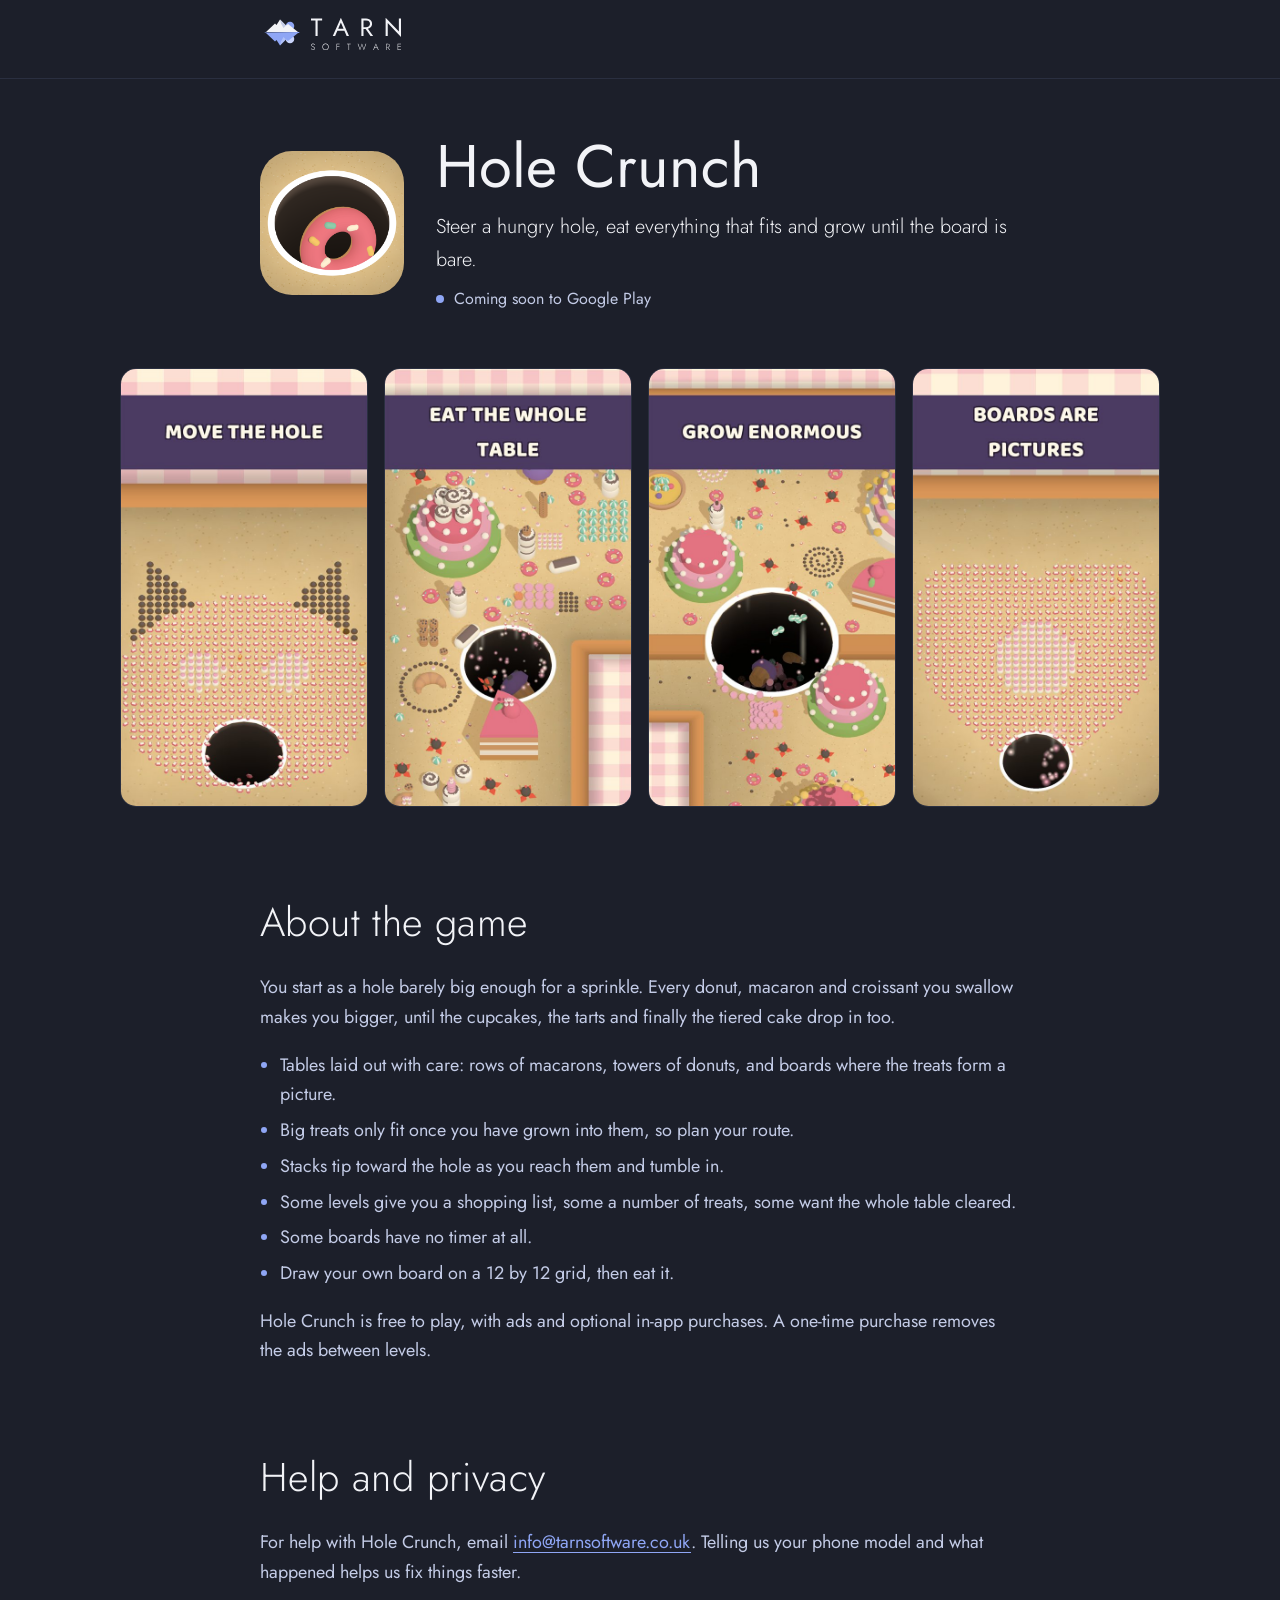
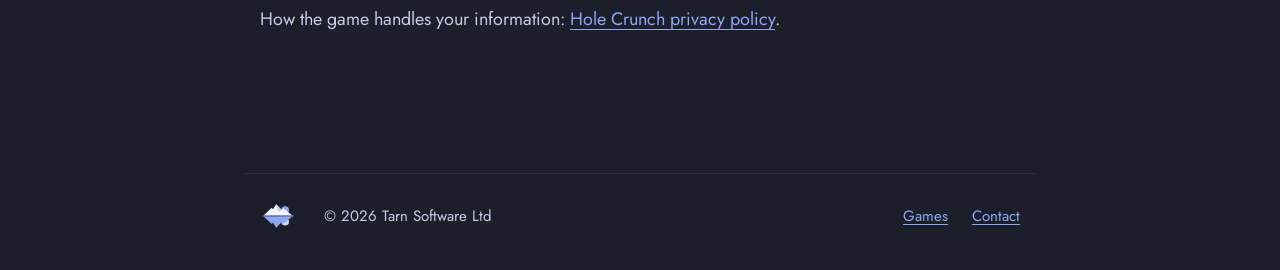
==== hole-crunch/index.html @ 07fff6a4 "Rename Sinkhole to Hole Crunch The game page and privacy policy move to /hole-crunch/. /sinkhole/ an" ====
<!doctype html>
<html lang="en-GB">
<head>
<meta charset="utf-8">
<meta name="viewport" content="width=device-width, initial-scale=1">
<title>Hole Crunch | Tarn Software</title>
<meta name="description" content="Steer a hungry hole, eat everything that fits and grow until the board is bare. Coming soon to Google Play.">
<meta name="theme-color" content="#1c1f2a">
<meta property="og:title" content="Hole Crunch">
<meta property="og:description" content="Steer a hungry hole, eat everything that fits and grow until the board is bare.">
<meta property="og:image" content="https://tarnsoftware.co.uk/hole-crunch/img/icon-512.png">
<link rel="icon" href="/assets/tarn-icon-dark.svg" type="image/svg+xml">
<link rel="preconnect" href="https://fonts.googleapis.com">
<link rel="preconnect" href="https://fonts.gstatic.com" crossorigin>
<link rel="stylesheet" href="https://fonts.googleapis.com/css2?family=Jost:wght@300;400;500&display=swap">
<link rel="stylesheet" href="/style.css">
</head>
<body class="sub">
<header class="bar">
  <div class="bar-inner">
    <a class="home" href="/"><img src="/assets/tarn-logo-transparent.svg" alt="Tarn Software" width="145" height="40"></a>
  </div>
</header>

<main class="page">
  <section class="game-head">
    <img src="/hole-crunch/img/icon-512.png" alt="The Hole Crunch app icon: a donut tipping into a hole" width="144" height="144">
    <div>
      <h1>Hole Crunch</h1>
      <p class="lead">Steer a hungry hole, eat everything that fits and grow until the board is bare.</p>
      <p class="status">Coming soon to Google Play</p>
    </div>
  </section>

  <ul class="shots" aria-label="Screenshots">
    <li><img src="/hole-crunch/img/shot-01.jpg" alt="The hole starting small on a board of sprinkles laid out as a cat" width="540" height="960" loading="lazy"></li>
    <li><img src="/hole-crunch/img/shot-02.jpg" alt="A bakery table of cakes, donuts and macarons around the hole" width="540" height="960" loading="lazy"></li>
    <li><img src="/hole-crunch/img/shot-03.jpg" alt="A bigger hole swallowing treats beside a layered cake" width="540" height="960" loading="lazy"></li>
    <li><img src="/hole-crunch/img/shot-05.jpg" alt="A board of sprinkles arranged into a heart" width="540" height="960" loading="lazy"></li>
  </ul>

  <section aria-labelledby="about-title">
    <h2 id="about-title">About the game</h2>
    <p>You start as a hole barely big enough for a sprinkle. Every donut, macaron and croissant you swallow makes you
      bigger, until the cupcakes, the tarts and finally the tiered cake drop in too.</p>
    <ul class="features">
      <li>Tables laid out with care: rows of macarons, towers of donuts, and boards where the treats form a picture.</li>
      <li>Big treats only fit once you have grown into them, so plan your route.</li>
      <li>Stacks tip toward the hole as you reach them and tumble in.</li>
      <li>Some levels give you a shopping list, some a number of treats, some want the whole table cleared.</li>
      <li>Some boards have no timer at all.</li>
      <li>Draw your own board on a 12 by 12 grid, then eat it.</li>
    </ul>
    <p>Hole Crunch is free to play, with ads and optional in-app purchases. A one-time purchase removes the ads between
      levels.</p>
  </section>

  <section aria-labelledby="support-title">
    <h2 id="support-title">Help and privacy</h2>
    <p>For help with Hole Crunch, email <a href="mailto:info@tarnsoftware.co.uk?subject=Hole%20Crunch">info@tarnsoftware.co.uk</a>.
      Telling us your phone model and what happened helps us fix things faster.</p>
    <p>How the game handles your information: <a href="/hole-crunch/privacy/">Hole Crunch privacy policy</a>.</p>
  </section>
</main>

<footer class="foot">
  <svg viewBox="4 26 160 124" aria-hidden="true" focusable="false"><circle cx="116" cy="62" r="17" fill="#8FA6F5"/><polygon points="20,86 56,52 62,58 76,36 100,60 108,54 148,86" fill="#f2f3f7"/><polygon points="76,36 100,60 90,70 80,52" fill="#c3cbe6"/><g transform="translate(0,176) scale(1,-1)"><circle cx="116" cy="62" r="17" fill="#c9d4fb"/><polygon points="20,86 56,52 62,58 76,36 100,60 108,54 148,86" fill="#8FA6F5"/></g><polygon points="14,87.5 154,86 152,90 16,89.5" fill="#8FA6F5"/></svg>
  <p>&copy; 2026 Tarn Software Ltd</p>
  <p class="links"><a href="/#games">Games</a><a href="mailto:info@tarnsoftware.co.uk">Contact</a></p>
</footer>
</body>
</html>
---- style.css ----
/* Tarn Software. Palette taken from the logo (assets/tarn-*.svg): night sky, snow peaks, glacier shade,
   periwinkle moon and water. The home page is the tarn itself: a horizon through the logo's own shoreline,
   sky above, water below. Type is Jost, a geometric sans that matches the wordmark's letterforms. */
:root {
  --night: #1c1f2a;   /* logo background */
  --slate: #2a2f40;   /* icon tile */
  --lake: #151823;    /* the night, a shade deeper, for water */
  --snow: #f2f3f7;    /* peaks, wordmark */
  --glacier: #c3cbe6; /* peak shade */
  --moon: #8fa6f5;    /* moon, water, shoreline */
  --mist: #c9d4fb;    /* the moon's reflection */

  --measure: 760px;
  --font: "Jost", "Futura", "Century Gothic", system-ui, sans-serif;
}

* { box-sizing: border-box; }
html { -webkit-text-size-adjust: 100%; }
body {
  margin: 0;
  background: var(--lake);
  color: var(--glacier);
  font: 400 18px/1.65 var(--font);
  font-kerning: normal;
}
img, svg { display: block; max-width: 100%; }

a { color: var(--moon); text-decoration-thickness: 1px; text-underline-offset: 0.22em; }
a:hover { color: var(--mist); }
:focus-visible { outline: 2px solid var(--moon); outline-offset: 4px; border-radius: 4px; }

h1, h2, h3 { color: var(--snow); margin: 0; }
h2 { font-weight: 300; font-size: clamp(30px, 4.4vw, 40px); line-height: 1.15; letter-spacing: 0.01em; }
h3 { font-weight: 500; font-size: 28px; line-height: 1.2; }
p { margin: 0 0 1em; }

.skip { position: absolute; left: -999px; }
.skip:focus { left: 16px; top: 16px; z-index: 10; background: var(--snow); color: var(--night); padding: 8px 14px; }

/* ---- The tarn (home hero) -------------------------------------------------------------------------- */
.tarn {
  --horizon: 52%;
  --mark: clamp(190px, 34vw, 330px);
  position: relative;
  height: clamp(560px, 86vh, 820px);
  overflow: hidden;
  /* Sky lightens a touch toward the horizon; the water starts darker and deepens. */
  background:
    linear-gradient(to bottom, #191c27 0%, var(--night) 40%, #232838 var(--horizon),
                    #12141d var(--horizon), var(--lake) 100%);
}
.horizon {
  position: absolute;
  left: 0; right: 0;
  top: var(--horizon);
  height: 2px;
  margin-top: -1px;
  background: linear-gradient(90deg, transparent 0%, var(--moon) 18%, var(--moon) 82%, transparent 100%);
  transform-origin: 50% 50%;
}
.tarn .mark {
  position: absolute;
  left: 50%;
  top: var(--horizon);
  width: var(--mark);
  height: auto;
  /* The mark's own shoreline sits at exactly half its height, so centring it puts it on the horizon. */
  transform: translate(-50%, -50%);
}
.tarn-copy {
  position: absolute;
  left: 0; right: 0;
  top: calc(var(--horizon) + var(--mark) * 0.3875 + 36px);
  text-align: center;
  padding: 0 16px;
}
.tarn-copy h1 { margin: 0 auto; width: clamp(200px, 34vw, 340px); }
.tarn-copy h1 img { width: 100%; height: auto; }
.tarn-copy p {
  margin: 22px 0 0;
  color: var(--glacier);
  font-weight: 300;
  font-size: clamp(17px, 2vw, 20px);
  letter-spacing: 0.04em;
}

/* One moment on arrival: the horizon draws out from the centre, then the reflection settles on the water.
   Visible is the resting state; the animation starts from hidden, so anything that stops it shows the page. */
@media (prefers-reduced-motion: no-preference) {
  .horizon { animation: draw 1.6s cubic-bezier(0.22, 0.7, 0.2, 1) 0.2s both; }
  .tarn .reflection { animation: settle 1.4s ease-out 1.1s both; }
}
@keyframes draw { from { transform: scaleX(0); } }
@keyframes settle { from { opacity: 0; } }

@media (max-width: 600px) {
  .tarn { --horizon: 46%; height: 600px; }
}

/* ---- Page body --------------------------------------------------------------------------------------- */
.page { max-width: calc(var(--measure) + 32px); margin: 0 auto; padding: 72px 16px 24px; }
.page section + section { margin-top: 88px; }
.page h2 { margin-bottom: 28px; }

/* Games: a list that grows one row per game, each row divided from the next like a shoreline. */
.games { list-style: none; margin: 0; padding: 0; }
.game {
  display: grid;
  grid-template-columns: 112px 1fr;
  gap: 28px;
  align-items: start;
  padding: 32px 0;
  border-top: 1px solid var(--slate);
}
.game:last-child { border-bottom: 1px solid var(--slate); }
.game-icon img { width: 112px; height: 112px; border-radius: 24px; }
.game h3 a { color: var(--snow); text-decoration: none; }
.game h3 a:hover { color: var(--mist); text-decoration: underline; text-decoration-color: var(--moon); }
.game h3 { margin-bottom: 8px; }
/* A game's release state: plain text (it is not a link), marked with a small moon. */
.status { color: var(--glacier); font-size: 16px; margin: 0; display: flex; align-items: center; gap: 10px; }
.status::before { content: ""; width: 8px; height: 8px; border-radius: 50%; background: var(--moon); flex: none; }

@media (max-width: 520px) {
  .game { grid-template-columns: 80px 1fr; gap: 18px; }
  .game-icon img { width: 80px; height: 80px; border-radius: 18px; }
  h3 { font-size: 24px; }
}

/* ---- Sub-page chrome --------------------------------------------------------------------------------- */
.bar { background: var(--night); border-bottom: 1px solid var(--slate); }
.bar-inner { max-width: calc(var(--measure) + 32px); margin: 0 auto; padding: 14px 16px; }
.home { display: inline-block; }
.home img { height: 40px; width: auto; }
.sub { background: var(--night); }
.sub .page { padding-top: 56px; }

.crumb { margin: 0 0 14px; font-size: 16px; }
.crumb a { text-decoration: none; }
.crumb a:hover { text-decoration: underline; }

/* Game page header */
.game-head { display: grid; grid-template-columns: 144px 1fr; gap: 32px; align-items: center; }
.game-head img { width: 144px; height: 144px; border-radius: 32px; }
.game-head h1 { font-weight: 400; font-size: clamp(40px, 7vw, 60px); line-height: 1.05; margin-bottom: 12px; }
.lead { color: var(--snow); font-size: 20px; font-weight: 300; margin-bottom: 10px; }
@media (max-width: 560px) {
  .game-head { grid-template-columns: 1fr; gap: 20px; }
  .game-head img { width: 112px; height: 112px; border-radius: 24px; }
}

/* Screenshots: wider than the text column on big screens so all four show, a row that scrolls sideways on
   narrow ones rather than shrinking to stamps. */
.shots {
  list-style: none;
  width: min(1040px, calc(100vw - 32px));
  position: relative;
  left: 50%;
  transform: translateX(-50%);
  margin: 56px 0 0;
  padding: 0 0 12px;
  display: grid;
  grid-auto-flow: column;
  grid-auto-columns: minmax(200px, 1fr);
  gap: 16px;
  overflow-x: auto;
  scroll-snap-type: x mandatory;
  scrollbar-color: var(--slate) transparent;
}
.shots li { scroll-snap-align: start; }
.shots + section { margin-top: 80px; }
.shots img { width: 100%; height: auto; border-radius: 16px; border: 1px solid var(--slate); }

.features { padding-left: 20px; margin: 0 0 1em; }
.features li { margin-bottom: 6px; }
.features li::marker { color: var(--moon); }

/* Policy text */
.doc h1 { font-weight: 400; font-size: clamp(34px, 5.6vw, 48px); line-height: 1.1; margin-bottom: 8px; }
.doc .meta { color: var(--glacier); opacity: 0.8; font-size: 16px; margin-bottom: 40px; }
.doc h2 { font-size: 26px; font-weight: 400; margin: 44px 0 14px; }
.doc ul { padding-left: 22px; }
.doc li { margin-bottom: 8px; }
.doc li::marker { color: var(--moon); }
.doc strong { color: var(--snow); font-weight: 500; }
code { font-family: inherit; color: var(--snow); background: var(--slate); padding: 1px 6px; border-radius: 5px; font-size: 0.92em; }

/* ---- Footer ------------------------------------------------------------------------------------------ */
.foot {
  max-width: calc(var(--measure) + 32px);
  margin: 96px auto 0;
  padding: 28px 16px 40px;
  border-top: 1px solid var(--slate);
  display: flex;
  flex-wrap: wrap;
  gap: 12px 28px;
  align-items: center;
  font-size: 15px;
  color: var(--glacier);
}
.foot svg { width: 36px; height: auto; }
.foot p { margin: 0; }
.foot .links { margin-left: auto; display: flex; gap: 24px; }
@media (max-width: 520px) { .foot .links { margin-left: 0; width: 100%; } }
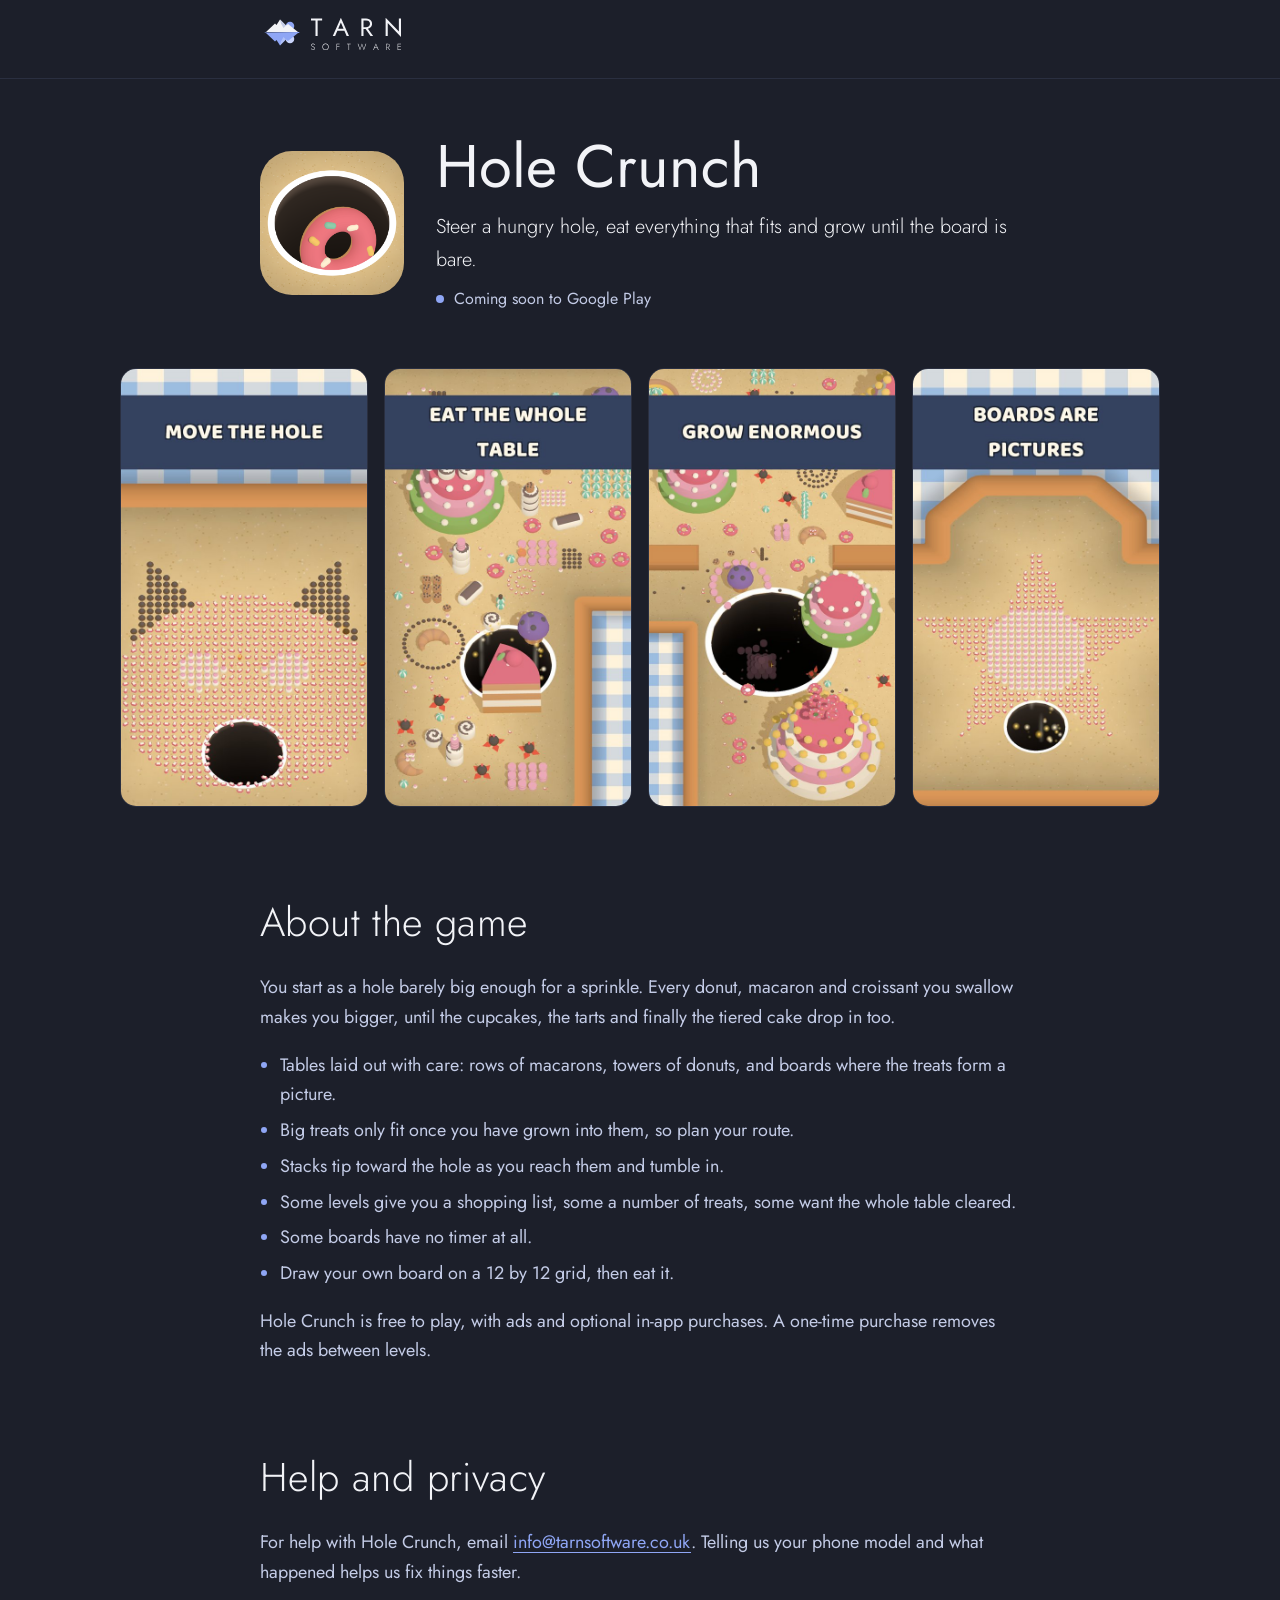
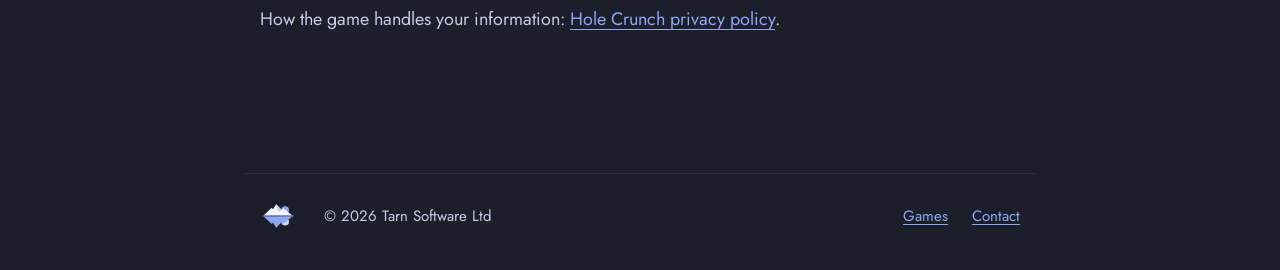
==== commit 8e0344fd: "Hole Crunch screenshots: blue tablecloth and navy captions Refreshed from the game's store shots aft" ====
--- a/hole-crunch/index.html
+++ b/hole-crunch/index.html
@@ -36,7 +36,7 @@
     <li><img src="/hole-crunch/img/shot-01.jpg" alt="The hole starting small on a board of sprinkles laid out as a cat" width="540" height="960" loading="lazy"></li>
     <li><img src="/hole-crunch/img/shot-02.jpg" alt="A bakery table of cakes, donuts and macarons around the hole" width="540" height="960" loading="lazy"></li>
     <li><img src="/hole-crunch/img/shot-03.jpg" alt="A bigger hole swallowing treats beside a layered cake" width="540" height="960" loading="lazy"></li>
-    <li><img src="/hole-crunch/img/shot-05.jpg" alt="A board of sprinkles arranged into a heart" width="540" height="960" loading="lazy"></li>
+    <li><img src="/hole-crunch/img/shot-05.jpg" alt="A board of sprinkles arranged into a star" width="540" height="960" loading="lazy"></li>
   </ul>
 
   <section aria-labelledby="about-title">
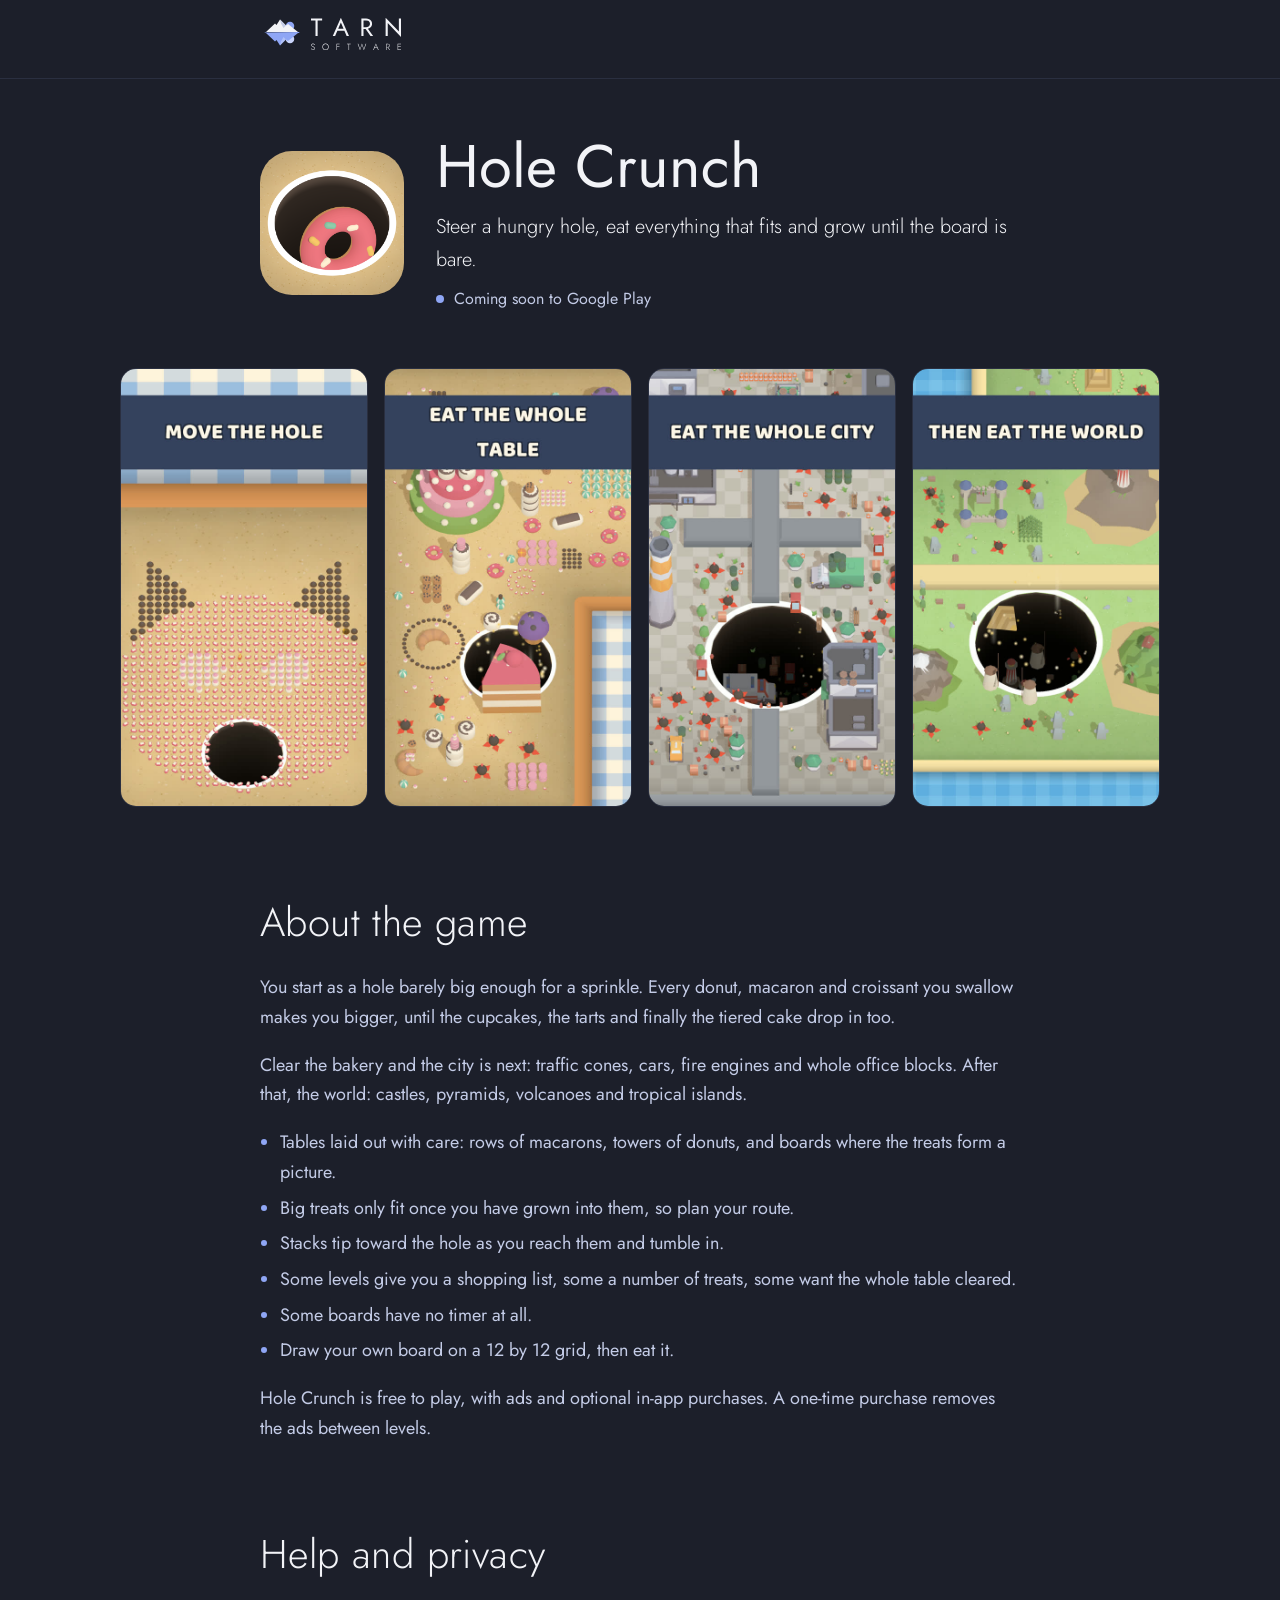
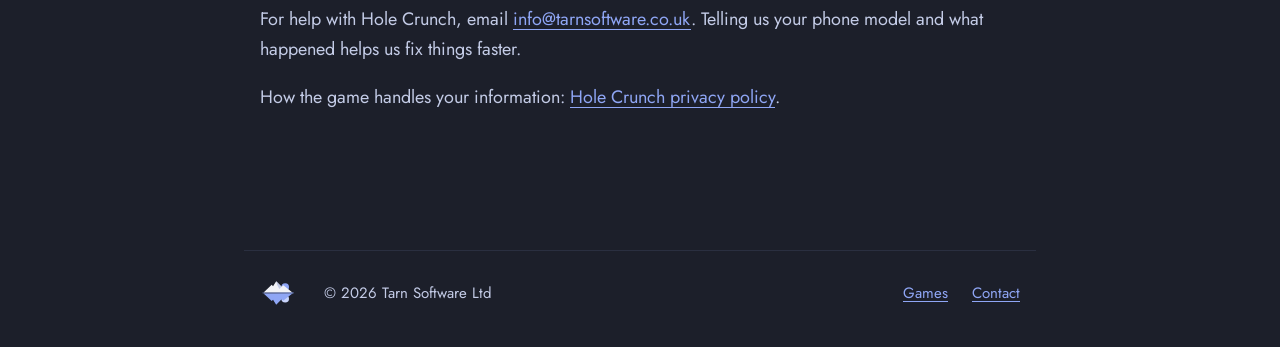
==== commit aa7600ba: "Hole Crunch: city and world screenshots The third and fourth screenshots are now the City and World " ====
--- a/hole-crunch/index.html
+++ b/hole-crunch/index.html
@@ -35,14 +35,16 @@
   <ul class="shots" aria-label="Screenshots">
     <li><img src="/hole-crunch/img/shot-01.jpg" alt="The hole starting small on a board of sprinkles laid out as a cat" width="540" height="960" loading="lazy"></li>
     <li><img src="/hole-crunch/img/shot-02.jpg" alt="A bakery table of cakes, donuts and macarons around the hole" width="540" height="960" loading="lazy"></li>
-    <li><img src="/hole-crunch/img/shot-03.jpg" alt="A bigger hole swallowing treats beside a layered cake" width="540" height="960" loading="lazy"></li>
-    <li><img src="/hole-crunch/img/shot-05.jpg" alt="A board of sprinkles arranged into a star" width="540" height="960" loading="lazy"></li>
+    <li><img src="/hole-crunch/img/shot-03.jpg" alt="A big hole in a city street swallowing a fire engine beside an office block" width="540" height="960" loading="lazy"></li>
+    <li><img src="/hole-crunch/img/shot-04.jpg" alt="A huge hole swallowing a pyramid and windmills between a castle, a mountain and an island" width="540" height="960" loading="lazy"></li>
   </ul>
 
   <section aria-labelledby="about-title">
     <h2 id="about-title">About the game</h2>
     <p>You start as a hole barely big enough for a sprinkle. Every donut, macaron and croissant you swallow makes you
       bigger, until the cupcakes, the tarts and finally the tiered cake drop in too.</p>
+    <p>Clear the bakery and the city is next: traffic cones, cars, fire engines and whole office blocks. After that,
+      the world: castles, pyramids, volcanoes and tropical islands.</p>
     <ul class="features">
       <li>Tables laid out with care: rows of macarons, towers of donuts, and boards where the treats form a picture.</li>
       <li>Big treats only fit once you have grown into them, so plan your route.</li>
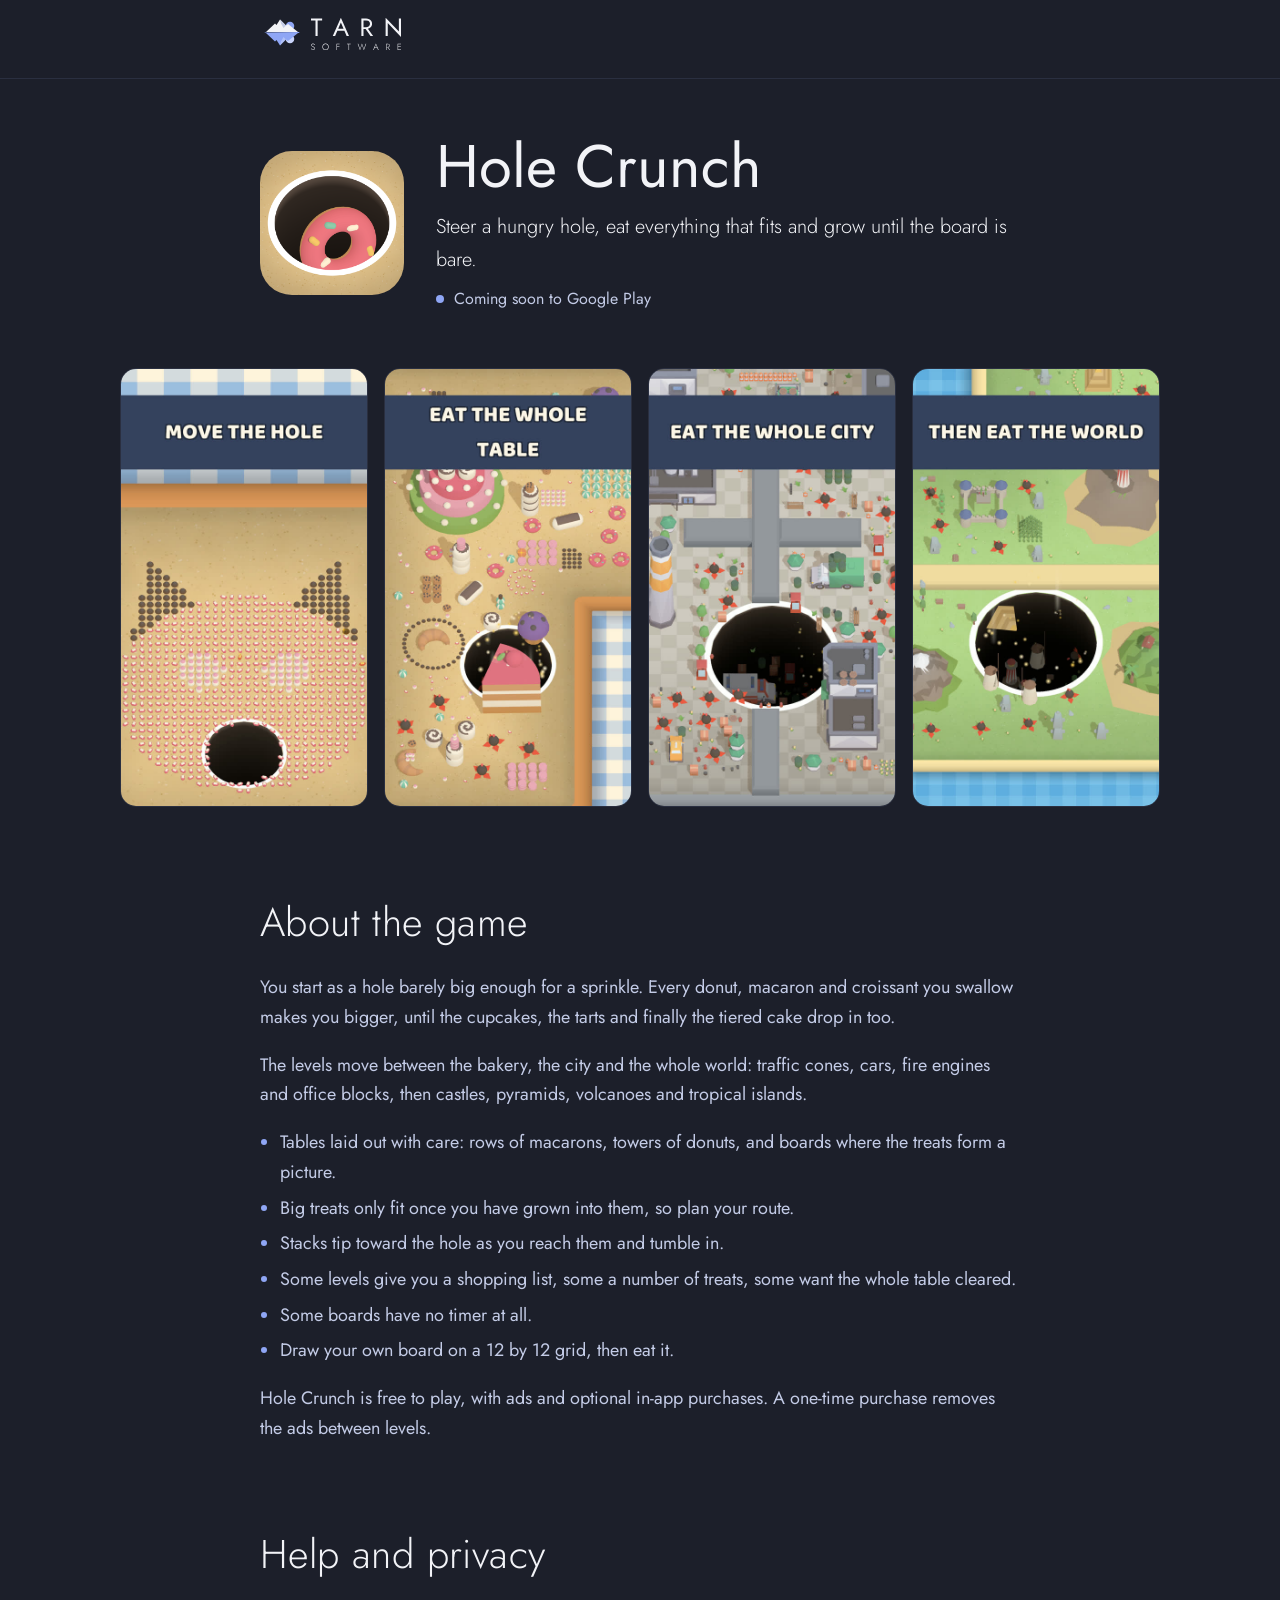
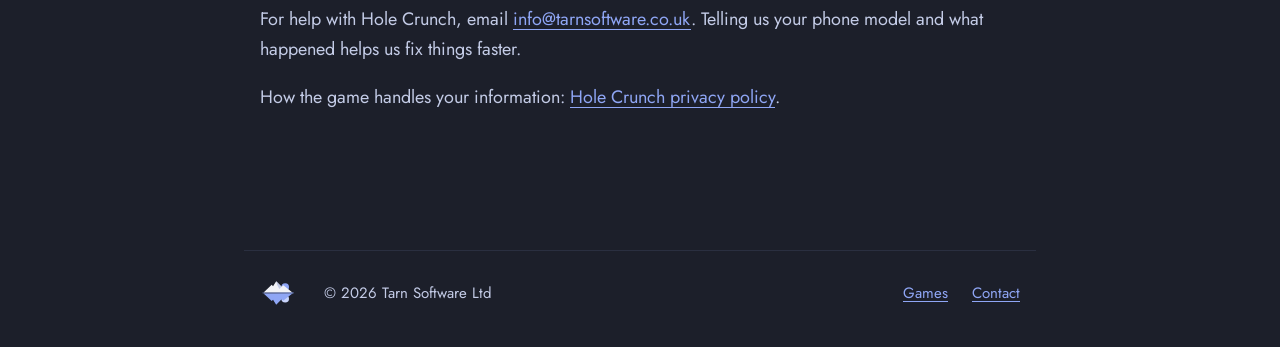
==== commit e8c703f0: "Hole Crunch: the city and the world are mixed through the levels Co-Authored-By: Claude Opus 5.5 <no" ====
--- a/hole-crunch/index.html
+++ b/hole-crunch/index.html
@@ -43,8 +43,8 @@
     <h2 id="about-title">About the game</h2>
     <p>You start as a hole barely big enough for a sprinkle. Every donut, macaron and croissant you swallow makes you
       bigger, until the cupcakes, the tarts and finally the tiered cake drop in too.</p>
-    <p>Clear the bakery and the city is next: traffic cones, cars, fire engines and whole office blocks. After that,
-      the world: castles, pyramids, volcanoes and tropical islands.</p>
+    <p>The levels move between the bakery, the city and the whole world: traffic cones, cars, fire engines and office
+      blocks, then castles, pyramids, volcanoes and tropical islands.</p>
     <ul class="features">
       <li>Tables laid out with care: rows of macarons, towers of donuts, and boards where the treats form a picture.</li>
       <li>Big treats only fit once you have grown into them, so plan your route.</li>
